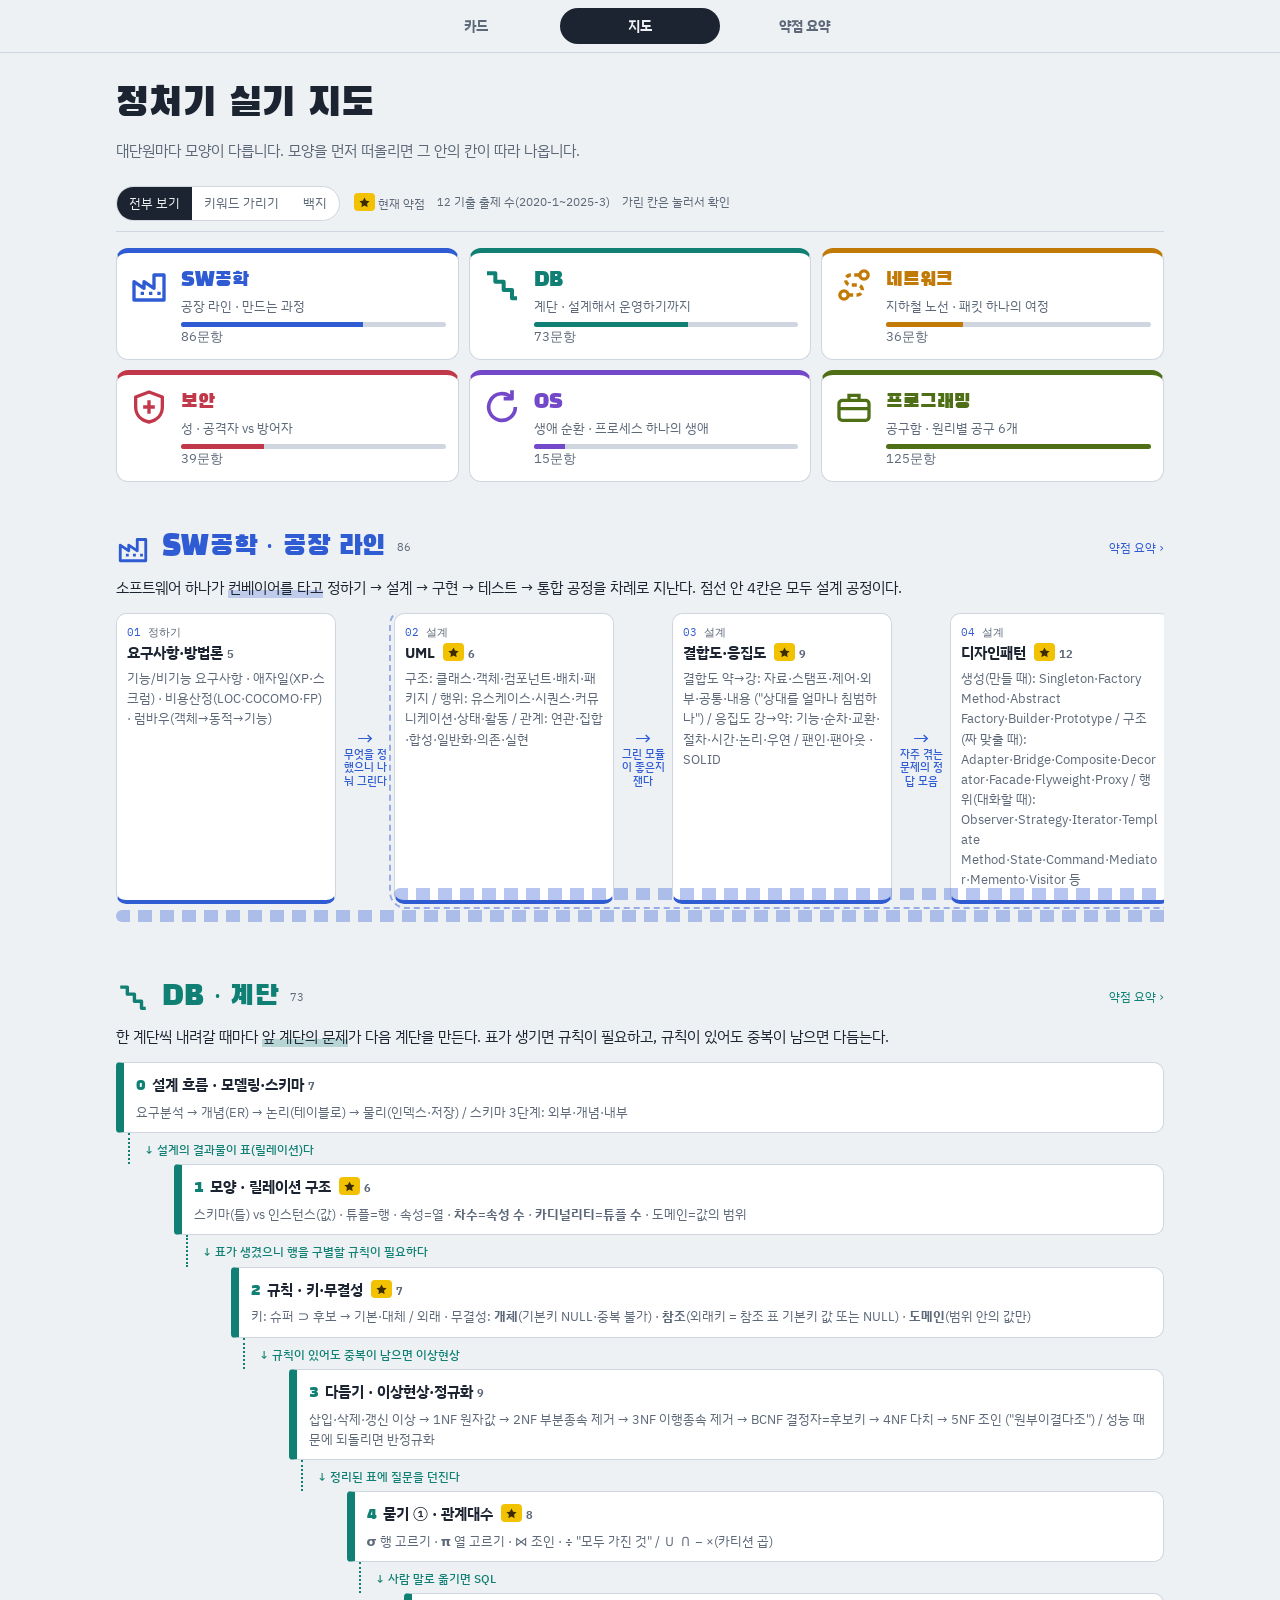
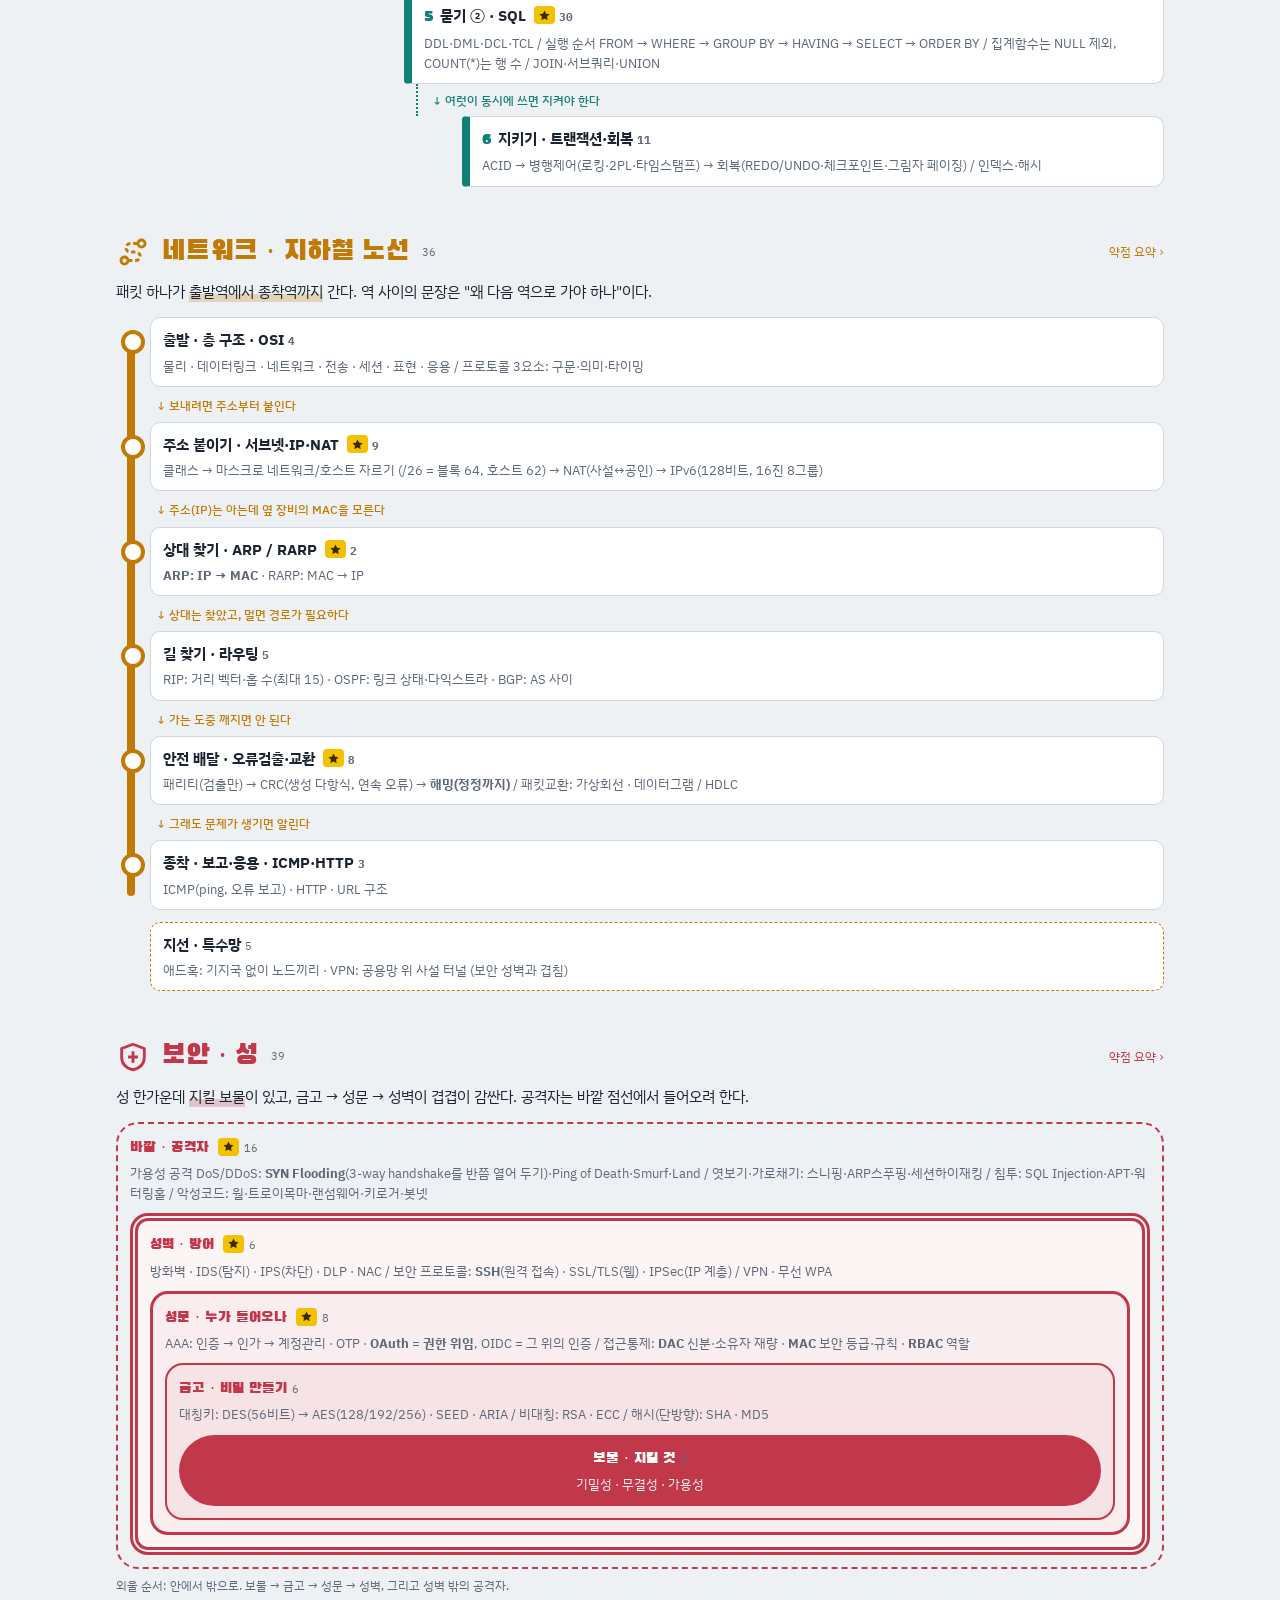
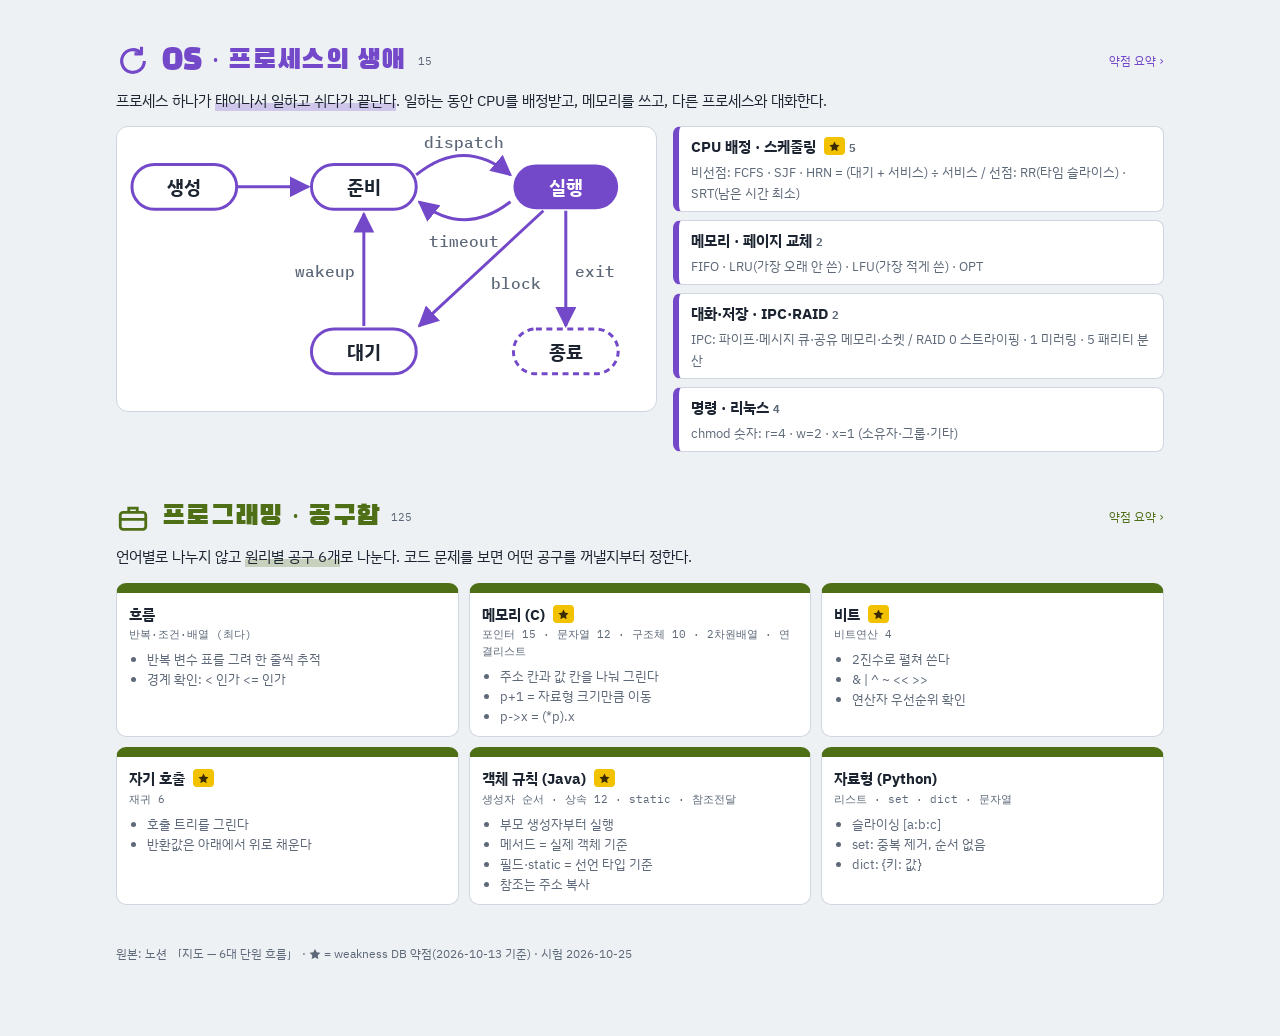
==== map.html @ fa7e108f "카드 앱에 지도·약점 요약 화면 추가 - 위쪽 탭(카드 · 지도 · 약점 요약)으로 화면 이동 - map.html: 시각 지도(가리기·백지 모드), 단원별 약점 요약 링크 - we" ====
<!doctype html>
<html lang="ko">
<head>
<meta charset="utf-8" />
<meta name="viewport" content="width=device-width,initial-scale=1,viewport-fit=cover" />
<title>정처기 실기 지도</title>
<meta name="theme-color" content="#eef1f4" media="(prefers-color-scheme: light)" />
<meta name="theme-color" content="#12161c" media="(prefers-color-scheme: dark)" />
<link rel="manifest" href="manifest.json" />
<link rel="icon" type="image/png" sizes="192x192" href="icons/icon-192.png" />
<link rel="apple-touch-icon" href="icons/apple-touch-icon.png" />
<meta name="apple-mobile-web-app-capable" content="yes" />
<meta name="apple-mobile-web-app-title" content="정처기 카드" />
<link rel="preconnect" href="https://fonts.googleapis.com">
<link rel="preconnect" href="https://fonts.gstatic.com" crossorigin>
<link rel="stylesheet" href="https://fonts.googleapis.com/css2?family=Black+Han+Sans&family=IBM+Plex+Sans+KR:wght@400;500;700&family=IBM+Plex+Mono:wght@500&display=swap">
<style>
/* Layout: 6개 대단원이 각자 다른 "모양"을 가진 지도. 공장 라인 / 계단 / 지하철 노선 / 성벽 동심원 / 생애 순환 / 공구함 */
:root{
  --bg:#eef1f4; --surface:#ffffff; --ink:#1b2430; --muted:#5d6878; --line:#cfd6df;
  --sw:#2f5bd3; --db:#0f8073; --net:#c27a06; --sec:#c2384b; --os:#7348c9; --pg:#4f6f17;
  --star:#f2c200; --star-ink:#3a2c00; --cover:#d9dee5; --cover2:#c9d0d9;
  --display:"Black Han Sans","IBM Plex Sans KR",system-ui,sans-serif;
  --body:"IBM Plex Sans KR",system-ui,-apple-system,"Apple SD Gothic Neo",sans-serif;
  --mono:"IBM Plex Mono",ui-monospace,Menlo,monospace;
}
@media (prefers-color-scheme: dark){:root:not([data-theme="light"]){
  --bg:#12161c; --surface:#1b212a; --ink:#e7ebf0; --muted:#9aa5b4; --line:#2f3844;
  --sw:#7d9bff; --db:#3fc2b1; --net:#f0a93a; --sec:#ff7a8c; --os:#b294ff; --pg:#a3c95a;
  --star:#f2c200; --star-ink:#2a2000; --cover:#2a323d; --cover2:#333c48; color-scheme:dark}}
:root[data-theme="dark"]{
  --bg:#12161c; --surface:#1b212a; --ink:#e7ebf0; --muted:#9aa5b4; --line:#2f3844;
  --sw:#7d9bff; --db:#3fc2b1; --net:#f0a93a; --sec:#ff7a8c; --os:#b294ff; --pg:#a3c95a;
  --star:#f2c200; --star-ink:#2a2000; --cover:#2a323d; --cover2:#333c48; color-scheme:dark}
*{box-sizing:border-box}
body{background:var(--bg);color:var(--ink);font-family:var(--body);font-size:15px;line-height:1.55}
.wrap{max-width:1080px;margin:0 auto;padding-inline:16px;padding-block:20px 60px}
h1,h2{font-family:var(--display);font-weight:400;letter-spacing:.01em;text-wrap:balance;margin:0}
h1{font-size:clamp(28px,5vw,40px)}
.sub{color:var(--muted);margin:.3em 0 0}
.bar{position:sticky;top:env(safe-area-inset-top,0px);z-index:5;background:var(--bg);padding-block:10px;margin-block:14px 6px;display:flex;flex-wrap:wrap;gap:10px;align-items:center;border-bottom:1px solid var(--line)}
.seg{display:inline-flex;border:1px solid var(--line);border-radius:999px;overflow:hidden;background:var(--surface)}
.seg button{font:inherit;font-size:13px;border:0;background:none;color:var(--muted);padding:6px 12px;cursor:pointer}
.seg button[aria-pressed="true"]{background:var(--ink);color:var(--bg)}
.seg button:focus-visible,.tile:focus-visible,.c:focus-visible{outline:2px solid var(--sw);outline-offset:2px}
.legend{font-size:12px;color:var(--muted);display:flex;gap:12px;flex-wrap:wrap}
.star{display:inline-block;background:var(--star);color:var(--star-ink);font-size:11px;font-weight:700;border-radius:4px;padding:0 5px;line-height:18px;vertical-align:2px;margin-left:4px}
.n{font-family:var(--mono);font-size:11px;color:var(--muted);font-variant-numeric:tabular-nums}

/* 세계지도 */
.world{display:grid;grid-template-columns:repeat(3,minmax(0,1fr));gap:10px;margin-top:16px}
.tile{display:flex;gap:12px;align-items:flex-start;text-decoration:none;color:var(--ink);background:var(--surface);border:1px solid var(--line);border-radius:12px;padding:12px;border-top:5px solid var(--c)}
.tile svg{flex:none;width:40px;height:40px;color:var(--c)}
.tile b{font-family:var(--display);font-weight:400;font-size:20px;display:block;color:var(--c)}
.tile span{font-size:13px;color:var(--muted);display:block}
.meter{height:5px;background:var(--line);border-radius:3px;margin-top:6px;overflow:hidden}
.meter i{display:block;height:100%;background:var(--c)}
@media (max-width:720px){.world{grid-template-columns:repeat(2,minmax(0,1fr))}}
@media (max-width:420px){.world{grid-template-columns:1fr}}

section{margin-top:44px;scroll-margin-top:70px}
.head{display:flex;gap:12px;align-items:center;flex-wrap:wrap}
.head svg{width:34px;height:34px;color:var(--c)}
.head h2{font-size:28px;color:var(--c)}
.story{font-size:15px;margin:.4em 0 14px;color:var(--ink)}
.story em{font-style:normal;background:linear-gradient(transparent 60%,color-mix(in srgb,var(--c) 25%,transparent) 60%)}
.nt{font-weight:700;font-size:15px}
.k{font-size:13px;color:var(--muted);margin-top:4px;overflow-wrap:anywhere}
.why{font-size:12px;color:var(--c);font-weight:500}

/* 가리기 */
.c{cursor:default;border-radius:4px;transition:background .15s}
body.m1 .k.c:not(.open), body.m2 .c:not(.open){color:transparent !important;cursor:pointer;background:repeating-linear-gradient(-45deg,var(--cover) 0 6px,var(--cover2) 6px 12px);user-select:none}
body.m1 .k.c:not(.open) *, body.m2 .c:not(.open) *{visibility:hidden}

/* SW: 공장 라인 */
.belt{overflow-x:auto;padding-bottom:6px}
.belt ol{list-style:none;margin:0;padding:0 0 22px;display:flex;gap:0;min-width:max-content;position:relative}
.belt ol::after{content:"";position:absolute;left:0;right:0;bottom:4px;height:12px;border-radius:6px;background:repeating-linear-gradient(90deg,var(--sw) 0 14px,transparent 14px 22px);opacity:.35}
.station{width:220px;flex:none;display:flex}
.station .box{background:var(--surface);border:1px solid var(--line);border-bottom:4px solid var(--sw);border-radius:10px;padding:10px;width:100%}
.station .no{font-family:var(--mono);font-size:11px;color:var(--sw)}
.station .grp{font-size:11px;color:var(--muted)}
.arrow{flex:none;width:58px;display:flex;flex-direction:column;justify-content:center;align-items:center;text-align:center;padding:0 4px}
.arrow::before{content:"→";font-size:20px;color:var(--sw);line-height:1}
.arrow .why{font-size:10.5px;line-height:1.3}
.design{outline:2px dashed color-mix(in srgb,var(--sw) 45%,transparent);outline-offset:3px;border-radius:12px}

/* DB: 계단 */
.stairs{display:flex;flex-direction:column;gap:0}
.step{margin-left:calc(var(--i) * 5.5%);max-width:calc(100% - var(--i) * 5.5%);background:var(--surface);border:1px solid var(--line);border-left:8px solid var(--db);border-radius:4px 10px 10px 4px;padding:10px 12px}
.riser{margin-left:calc(var(--i) * 5.5% + 12px);padding:4px 0 4px 14px;border-left:2px dotted var(--db)}
.step .lv{font-family:var(--display);font-size:16px;color:var(--db);margin-right:6px}

/* 네트워크: 지하철 노선 */
.metro{position:relative;padding-left:34px}
.metro::before{content:"";position:absolute;left:11px;top:14px;bottom:14px;width:8px;border-radius:4px;background:var(--net)}
.stop{position:relative;background:var(--surface);border:1px solid var(--line);border-radius:10px;padding:10px 12px}
.stop::before{content:"";position:absolute;left:-30px;top:12px;width:16px;height:16px;border-radius:50%;background:var(--surface);border:4px solid var(--net)}
.hop{padding:6px 0 6px 6px}
.branch{margin-top:12px;margin-left:34px;border:1px dashed var(--net);border-radius:10px;padding:10px 12px;background:var(--surface)}

/* 보안: 성 동심원 */
.attack{border:2px dashed var(--sec);border-radius:22px;padding:12px;position:relative}
.ring{border-radius:18px;padding:12px;margin-top:10px}
.wall{border:8px double var(--sec);background:color-mix(in srgb,var(--sec) 5%,var(--surface))}
.gate{border:3px solid var(--sec);background:color-mix(in srgb,var(--sec) 9%,var(--surface))}
.vault{border:2px solid var(--sec);background:color-mix(in srgb,var(--sec) 14%,var(--surface))}
.core{border-radius:50px;background:var(--sec);color:var(--surface);text-align:center;padding:12px}
.core .k{color:var(--surface);opacity:.9}
.rl{font-family:var(--display);font-size:15px;color:var(--sec)}
.core .rl{color:var(--surface)}
.read{font-size:12px;color:var(--muted);margin-top:8px}

/* OS: 생애 순환 */
.life{display:grid;grid-template-columns:minmax(0,1.1fr) minmax(0,1fr);gap:16px;align-items:start}
.life svg{width:100%;height:auto;background:var(--surface);border:1px solid var(--line);border-radius:12px}
.life .lst{display:flex;flex-direction:column;gap:8px}
.life .it{background:var(--surface);border:1px solid var(--line);border-left:6px solid var(--os);border-radius:8px;padding:8px 12px}
@media (max-width:720px){.life{grid-template-columns:1fr}}

/* 프로그래밍: 공구함 */
.tools{display:grid;grid-template-columns:repeat(3,minmax(0,1fr));gap:10px}
.tool{background:var(--surface);border:1px solid var(--line);border-radius:10px;padding:10px 12px;border-top:10px solid var(--pg)}
.tool ul{margin:6px 0 0;padding-left:18px;font-size:13px;color:var(--muted)}
@media (max-width:720px){.tools{grid-template-columns:repeat(2,minmax(0,1fr))}}
@media (max-width:420px){.tools{grid-template-columns:1fr}}
.foot{margin-top:40px;font-size:12px;color:var(--muted)}
@media (prefers-reduced-motion:reduce){*{transition:none!important}}
</style>

<style>
body{margin:0}
.appnav{position:sticky;top:0;z-index:8;display:flex;gap:4px;justify-content:center;padding:8px 16px;background:color-mix(in srgb,var(--bg) 92%,transparent);backdrop-filter:blur(8px);-webkit-backdrop-filter:blur(8px);border-bottom:1px solid var(--line);font-family:var(--body)}
.appnav a{flex:1;max-width:160px;text-align:center;font-size:14px;font-weight:700;text-decoration:none;color:var(--muted);border-radius:999px;padding:7px 10px}
.appnav a[aria-current="page"]{background:var(--ink);color:var(--bg)}
.appnav a:focus-visible{outline:2px solid var(--sw);outline-offset:2px}
.bar{top:52px !important}
section{scroll-margin-top:120px !important}
.toweak{margin-left:auto;font-size:12px;color:var(--c);text-decoration:none;white-space:nowrap}
body{padding-top:env(safe-area-inset-top,0px);padding-bottom:env(safe-area-inset-bottom,0px)}
</style>
</head>
<body>
<nav class="appnav" aria-label="화면">
  <a href="./">카드</a><a href="map.html" aria-current="page">지도</a><a href="weak.html">약점 요약</a>
</nav>
<div class="wrap">
  <h1>정처기 실기 지도</h1>
  <p class="sub">대단원마다 모양이 다릅니다. 모양을 먼저 떠올리면 그 안의 칸이 따라 나옵니다.</p>

  <div class="bar">
    <div class="seg" role="group" aria-label="보기 방식">
      <button type="button" id="m0" data-m="0" aria-pressed="true">전부 보기</button>
      <button type="button" id="m1" data-m="1" aria-pressed="false">키워드 가리기</button>
      <button type="button" id="m2" data-m="2" aria-pressed="false">백지</button>
    </div>
    <div class="legend"><span><span class="star">★</span> 현재 약점</span><span><span class="n">12</span> 기출 출제 수(2020-1~2025-3)</span><span>가린 칸은 눌러서 확인</span></div>
  </div>

  <nav class="world" id="world" aria-label="대단원 6개"></nav>

  <!-- SW -->
  <section id="sw" style="--c:var(--sw)">
    <div class="head"><svg data-icon="factory"></svg><h2>SW공학 · 공장 라인</h2><span class="n">86</span><a class="toweak" href="weak.html#sw">약점 요약 ›</a></div>
    <p class="story c">소프트웨어 하나가 <em>컨베이어를 타고</em> 정하기 → 설계 → 구현 → 테스트 → 통합 공정을 차례로 지난다. 점선 안 4칸은 모두 설계 공정이다.</p>
    <div class="belt"><ol id="belt"></ol></div>
  </section>

  <!-- DB -->
  <section id="db" style="--c:var(--db)">
    <div class="head"><svg data-icon="stairs"></svg><h2>DB · 계단</h2><span class="n">73</span><a class="toweak" href="weak.html#db">약점 요약 ›</a></div>
    <p class="story c">한 계단씩 내려갈 때마다 <em>앞 계단의 문제</em>가 다음 계단을 만든다. 표가 생기면 규칙이 필요하고, 규칙이 있어도 중복이 남으면 다듬는다.</p>
    <div class="stairs" id="stairs"></div>
  </section>

  <!-- NET -->
  <section id="net" style="--c:var(--net)">
    <div class="head"><svg data-icon="pin"></svg><h2>네트워크 · 지하철 노선</h2><span class="n">36</span><a class="toweak" href="weak.html#net">약점 요약 ›</a></div>
    <p class="story c">패킷 하나가 <em>출발역에서 종착역까지</em> 간다. 역 사이의 문장은 "왜 다음 역으로 가야 하나"이다.</p>
    <div class="metro" id="metro"></div>
    <div class="branch"><span class="nt c">지선 · 특수망</span> <span class="n">5</span><div class="k c">애드혹: 기지국 없이 노드끼리 · VPN: 공용망 위 사설 터널 (보안 성벽과 겹침)</div></div>
  </section>

  <!-- SEC -->
  <section id="sec" style="--c:var(--sec)">
    <div class="head"><svg data-icon="shield"></svg><h2>보안 · 성</h2><span class="n">39</span><a class="toweak" href="weak.html#sec">약점 요약 ›</a></div>
    <p class="story c">성 한가운데 <em>지킬 보물</em>이 있고, 금고 → 성문 → 성벽이 겹겹이 감싼다. 공격자는 바깥 점선에서 들어오려 한다.</p>
    <div class="attack">
      <div class="rl c">바깥 · 공격자 <span class="star">★</span> <span class="n">16</span></div>
      <div class="k c">가용성 공격 DoS/DDoS: <b>SYN Flooding</b>(3-way handshake를 반쯤 열어 두기)·Ping of Death·Smurf·Land / 엿보기·가로채기: 스니핑·ARP스푸핑·세션하이재킹 / 침투: SQL Injection·APT·워터링홀 / 악성코드: 웜·트로이목마·랜섬웨어·키로거·봇넷</div>
      <div class="ring wall">
        <div class="rl c">성벽 · 방어 <span class="star">★</span> <span class="n">6</span></div>
        <div class="k c">방화벽 · IDS(탐지) · IPS(차단) · DLP · NAC / 보안 프로토콜: <b>SSH</b>(원격 접속) · SSL/TLS(웹) · IPSec(IP 계층) / VPN · 무선 WPA</div>
        <div class="ring gate">
          <div class="rl c">성문 · 누가 들어오나 <span class="star">★</span> <span class="n">8</span></div>
          <div class="k c">AAA: 인증 → 인가 → 계정관리 · OTP · <b>OAuth = 권한 위임</b>, OIDC = 그 위의 인증 / 접근통제: <b>DAC</b> 신분·소유자 재량 · <b>MAC</b> 보안 등급·규칙 · <b>RBAC</b> 역할</div>
          <div class="ring vault">
            <div class="rl c">금고 · 비밀 만들기 <span class="n">6</span></div>
            <div class="k c">대칭키: DES(56비트) → AES(128/192/256) · SEED · ARIA / 비대칭: RSA · ECC / 해시(단방향): SHA · MD5</div>
            <div class="ring core">
              <div class="rl c">보물 · 지킬 것 <span class="n">2</span></div>
              <div class="k c">기밀성 · 무결성 · 가용성</div>
            </div>
          </div>
        </div>
      </div>
    </div>
    <p class="read">외울 순서: 안에서 밖으로. 보물 → 금고 → 성문 → 성벽, 그리고 성벽 밖의 공격자.</p>
  </section>

  <!-- OS -->
  <section id="os" style="--c:var(--os)">
    <div class="head"><svg data-icon="cycle"></svg><h2>OS · 프로세스의 생애</h2><span class="n">15</span><a class="toweak" href="weak.html#os">약점 요약 ›</a></div>
    <p class="story c">프로세스 하나가 <em>태어나서 일하고 쉬다가 끝난다</em>. 일하는 동안 CPU를 배정받고, 메모리를 쓰고, 다른 프로세스와 대화한다.</p>
    <div class="life">
      <svg viewBox="0 0 360 190" role="img" aria-label="프로세스 상태 전이도">
        <defs><marker id="ah" viewBox="0 0 10 10" refX="9" refY="5" markerWidth="7" markerHeight="7" orient="auto-start-reverse"><path d="M0,0L10,5L0,10z" style="fill:var(--os)"/></marker></defs>
        <g style="fill:none;stroke:var(--os);stroke-width:2">
          <line x1="80" y1="40" x2="128" y2="40" marker-end="url(#ah)"/>
          <path d="M200,32 Q232,6 263,32" marker-end="url(#ah)"/>
          <path d="M263,50 Q232,74 202,50" marker-end="url(#ah)"/>
          <line x1="285" y1="56" x2="202" y2="133" marker-end="url(#ah)"/>
          <line x1="165" y1="133" x2="165" y2="58" marker-end="url(#ah)"/>
          <line x1="300" y1="56" x2="300" y2="133" marker-end="url(#ah)"/>
        </g>
        <g style="font:500 11px var(--mono);fill:var(--muted)" class="svgk">
          <text x="232" y="14" text-anchor="middle">dispatch</text>
          <text x="232" y="80" text-anchor="middle">timeout</text>
          <text x="250" y="108" text-anchor="start">block</text>
          <text x="159" y="100" text-anchor="end">wakeup</text>
          <text x="306" y="100" text-anchor="start">exit</text>
        </g>
        <g style="font:700 13px var(--body)">
          <rect x="10" y="25" width="70" height="30" rx="15" style="fill:var(--surface);stroke:var(--os);stroke-width:2"/><text x="45" y="45" text-anchor="middle" style="fill:var(--ink)">생성</text>
          <rect x="130" y="25" width="70" height="30" rx="15" style="fill:var(--surface);stroke:var(--os);stroke-width:2"/><text x="165" y="45" text-anchor="middle" style="fill:var(--ink)">준비</text>
          <rect x="265" y="25" width="70" height="30" rx="15" style="fill:var(--os)"/><text x="300" y="45" text-anchor="middle" style="fill:var(--surface)">실행</text>
          <rect x="130" y="135" width="70" height="30" rx="15" style="fill:var(--surface);stroke:var(--os);stroke-width:2"/><text x="165" y="155" text-anchor="middle" style="fill:var(--ink)">대기</text>
          <rect x="265" y="135" width="70" height="30" rx="15" style="fill:var(--surface);stroke:var(--os);stroke-width:2;stroke-dasharray:4 3"/><text x="300" y="155" text-anchor="middle" style="fill:var(--ink)">종료</text>
        </g>
      </svg>
      <div class="lst" id="oslist"></div>
    </div>
  </section>

  <!-- PG -->
  <section id="pg" style="--c:var(--pg)">
    <div class="head"><svg data-icon="toolbox"></svg><h2>프로그래밍 · 공구함</h2><span class="n">125</span><a class="toweak" href="weak.html#pg">약점 요약 ›</a></div>
    <p class="story c">언어별로 나누지 않고 <em>원리별 공구 6개</em>로 나눈다. 코드 문제를 보면 어떤 공구를 꺼낼지부터 정한다.</p>
    <div class="tools" id="tools"></div>
  </section>

  <p class="foot">원본: 노션 「지도 — 6대 단원 흐름」 · ★ = weakness DB 약점(2026-10-13 기준) · 시험 2026-10-25</p>
</div>

<script>
const ICONS={
 factory:'<path d="M3 21V10l6 4V10l6 4V6h6v15z" fill="none" stroke="currentColor" stroke-width="2" stroke-linejoin="round"/><path d="M7 17h2M12 17h2M17 17h2" stroke="currentColor" stroke-width="2"/>',
 stairs:'<path d="M3 5h5v5h5v5h5v5h3" fill="none" stroke="currentColor" stroke-width="2.4" stroke-linejoin="round"/>',
 pin:'<circle cx="6" cy="18" r="2.5" fill="none" stroke="currentColor" stroke-width="2"/><circle cx="18" cy="6" r="2.5" fill="none" stroke="currentColor" stroke-width="2"/><path d="M8.5 18H14a3 3 0 0 0 0-6h-4a3 3 0 0 1 0-6h5.5" fill="none" stroke="currentColor" stroke-width="2" stroke-dasharray="3 2"/>',
 shield:'<path d="M12 3l8 3v6c0 5-3.5 8-8 9-4.5-1-8-4-8-9V6z" fill="none" stroke="currentColor" stroke-width="2" stroke-linejoin="round"/><path d="M12 8v8M8.5 12h7" stroke="currentColor" stroke-width="2"/>',
 cycle:'<path d="M20 12a8 8 0 1 1-2.3-5.6" fill="none" stroke="currentColor" stroke-width="2.2"/><path d="M18 2v5h-5" fill="none" stroke="currentColor" stroke-width="2.2" stroke-linejoin="round"/>',
 toolbox:'<rect x="3" y="8" width="18" height="12" rx="2" fill="none" stroke="currentColor" stroke-width="2"/><path d="M9 8V5h6v3M3 13h18" fill="none" stroke="currentColor" stroke-width="2"/>'
};
const ic=(n)=>`<svg viewBox="0 0 24 24" aria-hidden="true">${ICONS[n]}</svg>`;
document.querySelectorAll('svg[data-icon]').forEach(s=>{s.setAttribute('viewBox','0 0 24 24');s.setAttribute('aria-hidden','true');s.innerHTML=ICONS[s.dataset.icon];});
const S=(w)=>w?' <span class="star">★</span>':'';
const N=(n)=>` <span class="n">${n}</span>`;

const WORLD=[
 ['sw','SW공학','공장 라인','만드는 과정',86,'factory'],
 ['db','DB','계단','설계해서 운영하기까지',73,'stairs'],
 ['net','네트워크','지하철 노선','패킷 하나의 여정',36,'pin'],
 ['sec','보안','성','공격자 vs 방어자',39,'shield'],
 ['os','OS','생애 순환','프로세스 하나의 생애',15,'cycle'],
 ['pg','프로그래밍','공구함','원리별 공구 6개',125,'toolbox']];
document.getElementById('world').innerHTML=WORLD.map(([id,t,shape,st,n,i])=>
 `<a class="tile" href="#${id}" style="--c:var(--${id})">${ic(i)}<div style="min-width:0;flex:1"><b class="c">${t}</b><span class="c">${shape} · ${st}</span><div class="meter" aria-label="기출 ${n}문항"><i style="width:${n/125*100}%"></i></div><span class="n">${n}문항</span></div></a>`).join('');

const SW=[
 ['정하기','요구사항·방법론',5,0,'기능/비기능 요구사항 · 애자일(XP·스크럼) · 비용산정(LOC·COCOMO·FP) · 럼바우(객체→동적→기능)','무엇을 정했으니 나눠 그린다'],
 ['설계','UML',6,1,'구조: 클래스·객체·컴포넌트·배치·패키지 / 행위: 유스케이스·시퀀스·커뮤니케이션·상태·활동 / 관계: 연관·집합·합성·일반화·의존·실현','그린 모듈이 좋은지 잰다'],
 ['설계','결합도·응집도',9,1,'결합도 약→강: 자료·스탬프·제어·외부·공통·내용 ("상대를 얼마나 침범하나") / 응집도 강→약: 기능·순차·교환·절차·시간·논리·우연 / 팬인·팬아웃 · SOLID','자주 겪는 문제의 정답 모음'],
 ['설계','디자인패턴',12,1,'생성(만들 때): Singleton·Factory Method·Abstract Factory·Builder·Prototype / 구조(짜 맞출 때): Adapter·Bridge·Composite·Decorator·Facade·Flyweight·Proxy / 행위(대화할 때): Observer·Strategy·Iterator·Template Method·State·Command·Mediator·Memento·Visitor 등','안쪽 끝, 이제 사용자 접점'],
 ['설계','UI',5,0,'설계 원칙: 직관성·유효성·학습성·유연성 / UI·UX','설계대로 짠다'],
 ['구현','코딩·형상관리',7,0,'코딩규칙 · 리팩토링 · 형상관리(식별→통제→감사→기록) · 정적/동적 분석','짠 코드를 시험한다'],
 ['테스트','테스트',30,1,'원리(살충제 패러독스) → 단계(V모델: 단위·통합·시스템·인수, 알파/베타) → 통합(하향=스텁, 상향=드라이버) → 블랙박스(동치분할·경계값·원인-결과) / 화이트박스 커버리지(구문→결정→조건→조건/결정→MC/DC→다중조건)','통과했으니 다른 시스템과 붙인다'],
 ['통합·배포','연계',11,0,'EAI(Point-to-Point·Hub&Spoke·Message Bus·Hybrid) · 웹서비스(SOAP·WSDL·UDDI) · XML·JSON·AJAX · 릴리스노트','']];
const box=(r,i)=>`<li class="station"><div class="box"><div class="no">${String(i+1).padStart(2,'0')} <span class="grp">${r[0]}</span></div><div class="nt c">${r[1]}${S(r[3])}${N(r[2])}</div><div class="k c">${r[4]}</div></div></li>`;
const arr=(t)=>t?`<li class="arrow" aria-hidden="false"><span class="why c">${t}</span></li>`:'';
let b='';SW.forEach((r,i)=>{
  if(i===1) b+='<li style="display:flex" class="design"><ol style="display:flex;padding:0;list-style:none;margin:0">';
  b+=box(r,i)+arr(r[5]);
  if(i===4) b+='</ol></li>';
});
document.getElementById('belt').innerHTML=b;

const DB=[
 ['설계 흐름','모델링·스키마',7,0,'요구분석 → 개념(ER) → 논리(테이블로) → 물리(인덱스·저장) / 스키마 3단계: 외부·개념·내부','설계의 결과물이 표(릴레이션)다'],
 ['모양','릴레이션 구조',6,1,'스키마(틀) vs 인스턴스(값) · 튜플=행 · 속성=열 · <b>차수=속성 수</b> · <b>카디널리티=튜플 수</b> · 도메인=값의 범위','표가 생겼으니 행을 구별할 규칙이 필요하다'],
 ['규칙','키·무결성',7,1,'키: 슈퍼 ⊃ 후보 → 기본·대체 / 외래 · 무결성: <b>개체</b>(기본키 NULL·중복 불가) · <b>참조</b>(외래키 = 참조 표 기본키 값 또는 NULL) · <b>도메인</b>(범위 안의 값만)','규칙이 있어도 중복이 남으면 이상현상'],
 ['다듬기','이상현상·정규화',9,0,'삽입·삭제·갱신 이상 → 1NF 원자값 → 2NF 부분종속 제거 → 3NF 이행종속 제거 → BCNF 결정자=후보키 → 4NF 다치 → 5NF 조인 ("원부이결다조") / 성능 때문에 되돌리면 반정규화','정리된 표에 질문을 던진다'],
 ['묻기 ①','관계대수',8,1,'<b>σ</b> 행 고르기 · <b>π</b> 열 고르기 · ⋈ 조인 · <b>÷</b> "모두 가진 것" / ∪ ∩ − ×(카티션 곱)','사람 말로 옮기면 SQL'],
 ['묻기 ②','SQL',30,1,'DDL·DML·DCL·TCL / 실행 순서 FROM → WHERE → GROUP BY → HAVING → SELECT → ORDER BY / 집계함수는 NULL 제외, COUNT(*)는 행 수 / JOIN·서브쿼리·UNION','여럿이 동시에 쓰면 지켜야 한다'],
 ['지키기','트랜잭션·회복',11,0,'ACID → 병행제어(로킹·2PL·타임스탬프) → 회복(REDO/UNDO·체크포인트·그림자 페이징) / 인덱스·해시','']];
document.getElementById('stairs').innerHTML=DB.map((r,i)=>
 `<div class="step" style="--i:${i}"><span class="lv">${i}</span><span class="nt c">${r[0]} · ${r[1]}${S(r[3])}${N(r[2])}</span><div class="k c">${r[4]}</div></div>`+
 (r[5]?`<div class="riser" style="--i:${i}"><span class="why c">↓ ${r[5]}</span></div>`:'')).join('');

const NET=[
 ['출발 · 층 구조','OSI',4,0,'물리 · 데이터링크 · 네트워크 · 전송 · 세션 · 표현 · 응용 / 프로토콜 3요소: 구문·의미·타이밍','보내려면 주소부터 붙인다'],
 ['주소 붙이기','서브넷·IP·NAT',9,1,'클래스 → 마스크로 네트워크/호스트 자르기 (/26 = 블록 64, 호스트 62) → NAT(사설↔공인) → IPv6(128비트, 16진 8그룹)','주소(IP)는 아는데 옆 장비의 MAC을 모른다'],
 ['상대 찾기','ARP / RARP',2,1,'<b>ARP: IP → MAC</b> · RARP: MAC → IP','상대는 찾았고, 멀면 경로가 필요하다'],
 ['길 찾기','라우팅',5,0,'RIP: 거리 벡터·홉 수(최대 15) · OSPF: 링크 상태·다익스트라 · BGP: AS 사이','가는 도중 깨지면 안 된다'],
 ['안전 배달','오류검출·교환',8,1,'패리티(검출만) → CRC(생성 다항식, 연속 오류) → <b>해밍(정정까지)</b> / 패킷교환: 가상회선 · 데이터그램 / HDLC','그래도 문제가 생기면 알린다'],
 ['종착 · 보고·응용','ICMP·HTTP',3,0,'ICMP(ping, 오류 보고) · HTTP · URL 구조','']];
document.getElementById('metro').innerHTML=NET.map(r=>
 `<div class="stop"><span class="nt c">${r[0]} · ${r[1]}${S(r[3])}${N(r[2])}</span><div class="k c">${r[4]}</div></div>`+
 (r[5]?`<div class="hop"><span class="why c">↓ ${r[5]}</span></div>`:'')).join('');

const OS=[
 ['CPU 배정 · 스케줄링',5,1,'비선점: FCFS · SJF · HRN = (대기 + 서비스) ÷ 서비스 / 선점: RR(타임 슬라이스) · SRT(남은 시간 최소)'],
 ['메모리 · 페이지 교체',2,0,'FIFO · LRU(가장 오래 안 쓴) · LFU(가장 적게 쓴) · OPT'],
 ['대화·저장 · IPC·RAID',2,0,'IPC: 파이프·메시지 큐·공유 메모리·소켓 / RAID 0 스트라이핑 · 1 미러링 · 5 패리티 분산'],
 ['명령 · 리눅스',4,0,'chmod 숫자: r=4 · w=2 · x=1 (소유자·그룹·기타)']];
document.getElementById('oslist').innerHTML=OS.map(r=>`<div class="it"><span class="nt c">${r[0]}${S(r[2])}${N(r[1])}</span><div class="k c">${r[3]}</div></div>`).join('');

const PG=[
 ['흐름','반복·조건·배열 (최다)',0,['반복 변수 표를 그려 한 줄씩 추적','경계 확인: < 인가 <= 인가']],
 ['메모리 (C)','포인터 15 · 문자열 12 · 구조체 10 · 2차원배열 · 연결리스트',1,['주소 칸과 값 칸을 나눠 그린다','p+1 = 자료형 크기만큼 이동','p->x = (*p).x']],
 ['비트','비트연산 4',1,['2진수로 펼쳐 쓴다','& | ^ ~ << >>','연산자 우선순위 확인']],
 ['자기 호출','재귀 6',1,['호출 트리를 그린다','반환값은 아래에서 위로 채운다']],
 ['객체 규칙 (Java)','생성자 순서 · 상속 12 · static · 참조전달',1,['부모 생성자부터 실행','메서드 = 실제 객체 기준','필드·static = 선언 타입 기준','참조는 주소 복사']],
 ['자료형 (Python)','리스트 · set · dict · 문자열',0,['슬라이싱 [a:b:c]','set: 중복 제거, 순서 없음','dict: {키: 값}']]];
document.getElementById('tools').innerHTML=PG.map(r=>`<div class="tool"><span class="nt c">${r[0]}${S(r[2])}</span><div class="n c">${r[1]}</div><ul class="k c">${r[3].map(x=>`<li>${x}</li>`).join('')}</ul></div>`).join('');

// 가리기 모드
document.querySelectorAll('.c').forEach(el=>{el.tabIndex=-1;el.addEventListener('click',e=>{if(document.body.className){e.preventDefault();e.stopPropagation();el.classList.toggle('open');}});});
function setMode(m){
  document.body.className=m==='0'?'':'m'+m;
  document.querySelectorAll('.open').forEach(x=>x.classList.remove('open'));
  document.querySelectorAll('.seg button').forEach(b=>b.setAttribute('aria-pressed',b.dataset.m===m));
  document.querySelectorAll('.c').forEach(el=>el.tabIndex=m==='0'?-1:0);
  document.querySelectorAll('.svgk').forEach(g=>g.style.opacity=m==='0'?1:0);
  try{localStorage.setItem('mapMode',m)}catch(e){}
}
document.querySelectorAll('.seg button').forEach(b=>b.addEventListener('click',()=>setMode(b.dataset.m)));
document.addEventListener('keydown',e=>{if((e.key==='Enter'||e.key===' ')&&e.target.classList&&e.target.classList.contains('c')&&document.body.className){e.preventDefault();e.target.classList.toggle('open');}});
let saved='0';try{saved=localStorage.getItem('mapMode')||'0'}catch(e){}
setMode(saved);

if('serviceWorker' in navigator && location.protocol !== 'file:'){
  window.addEventListener('load', () => navigator.serviceWorker.register('sw.js').catch(() => {}));
}
</script>
</body>
</html>
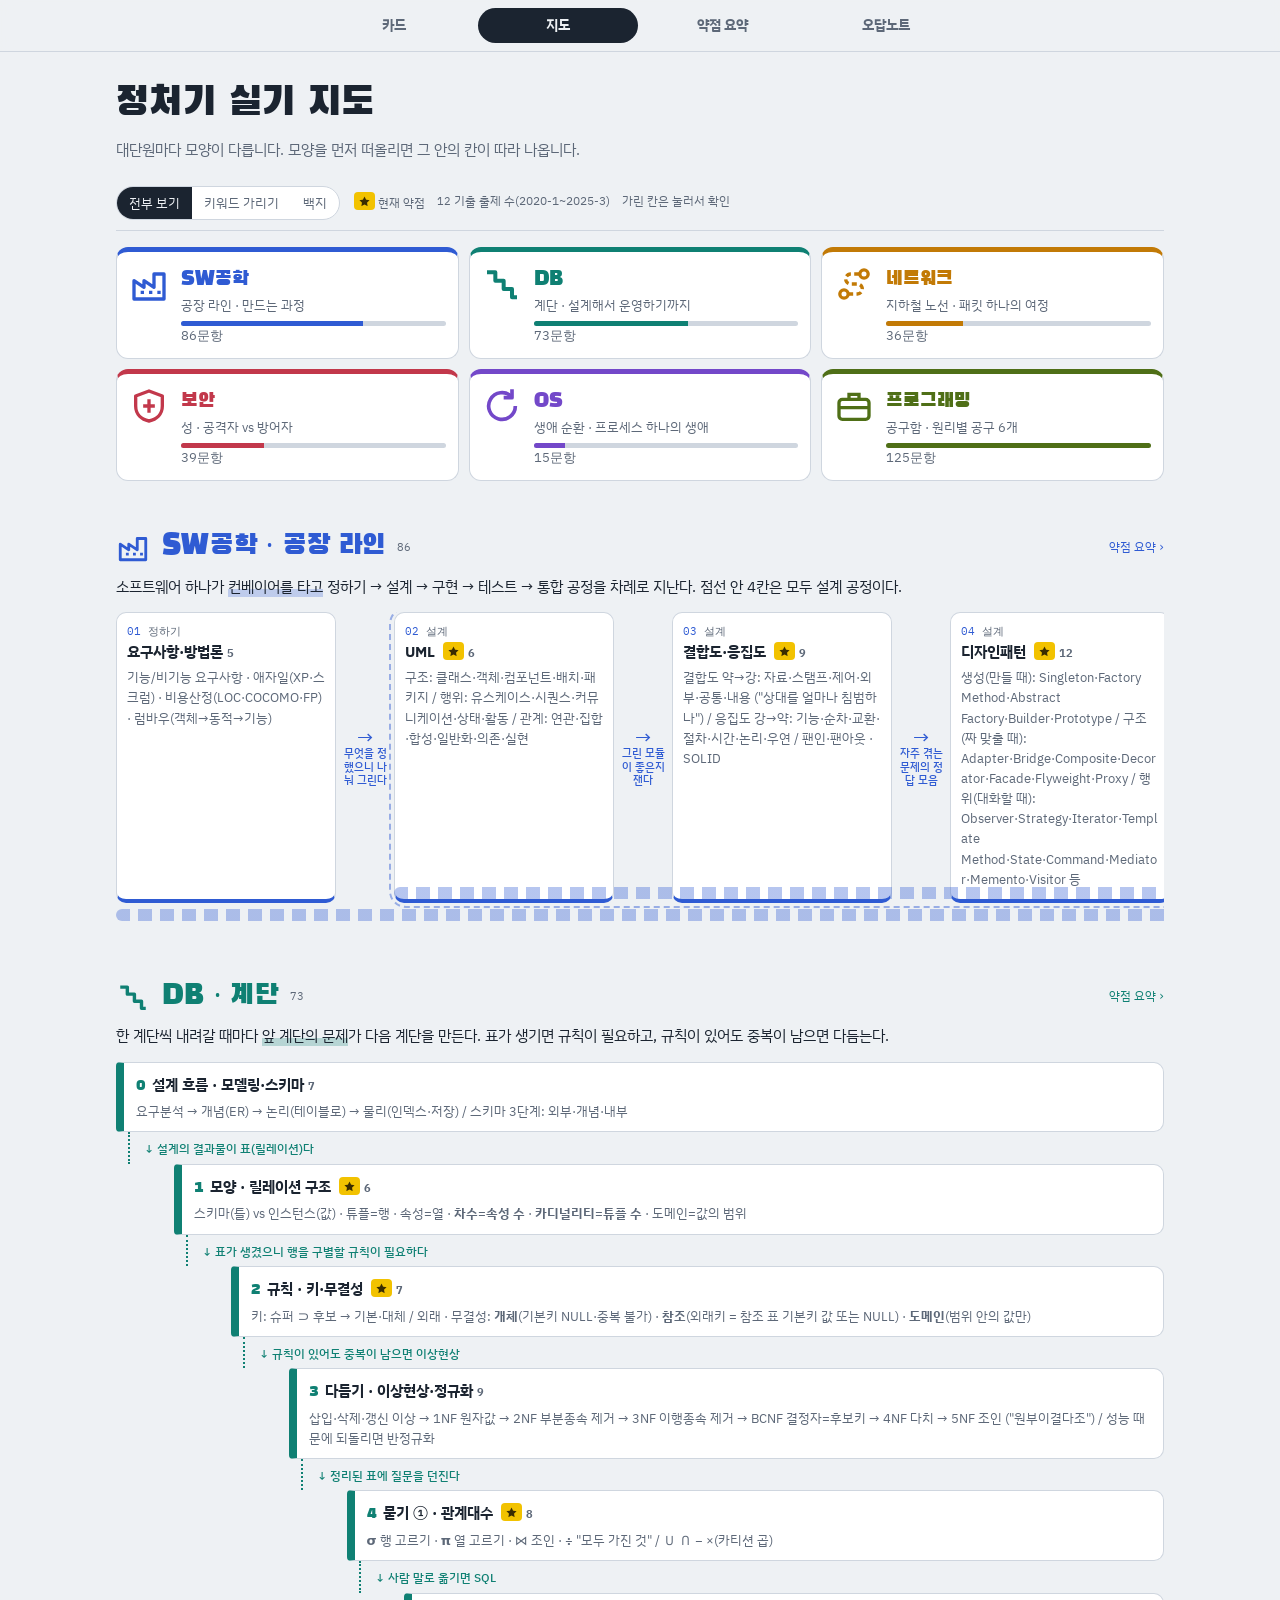
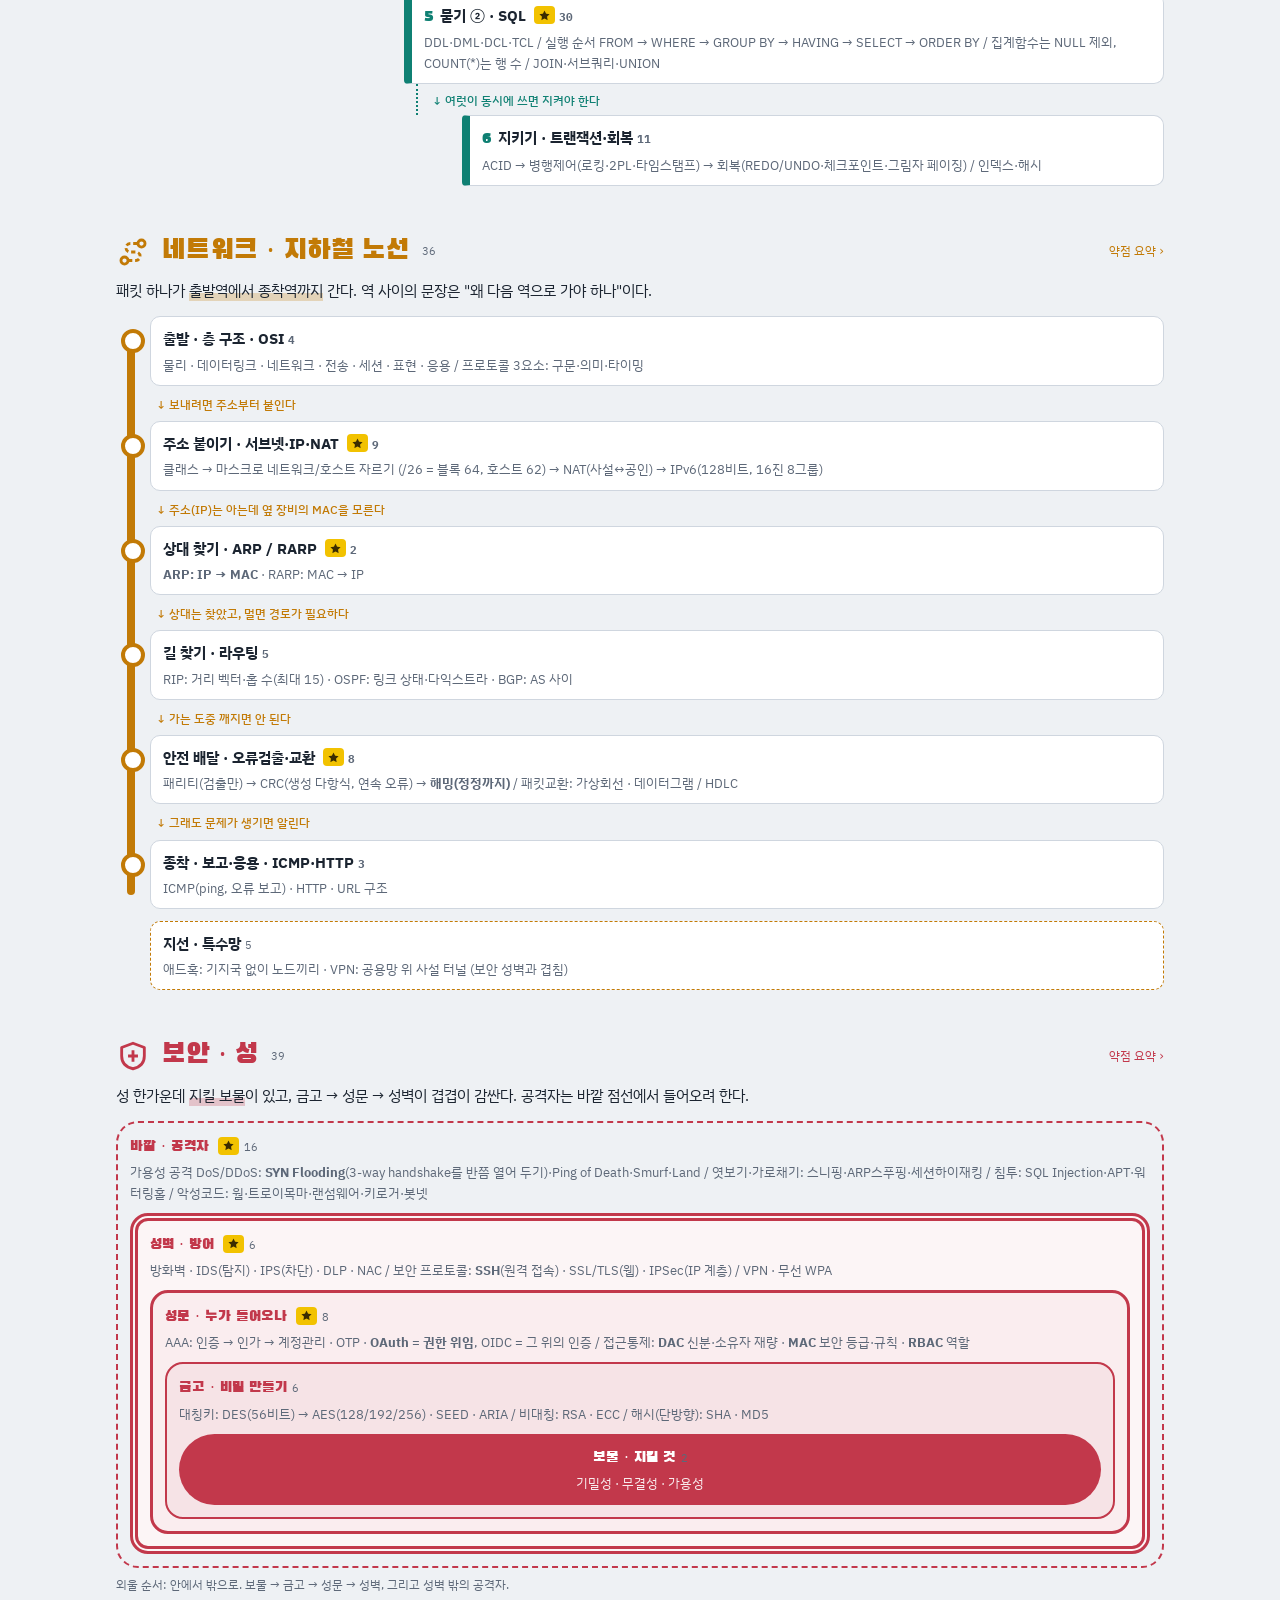
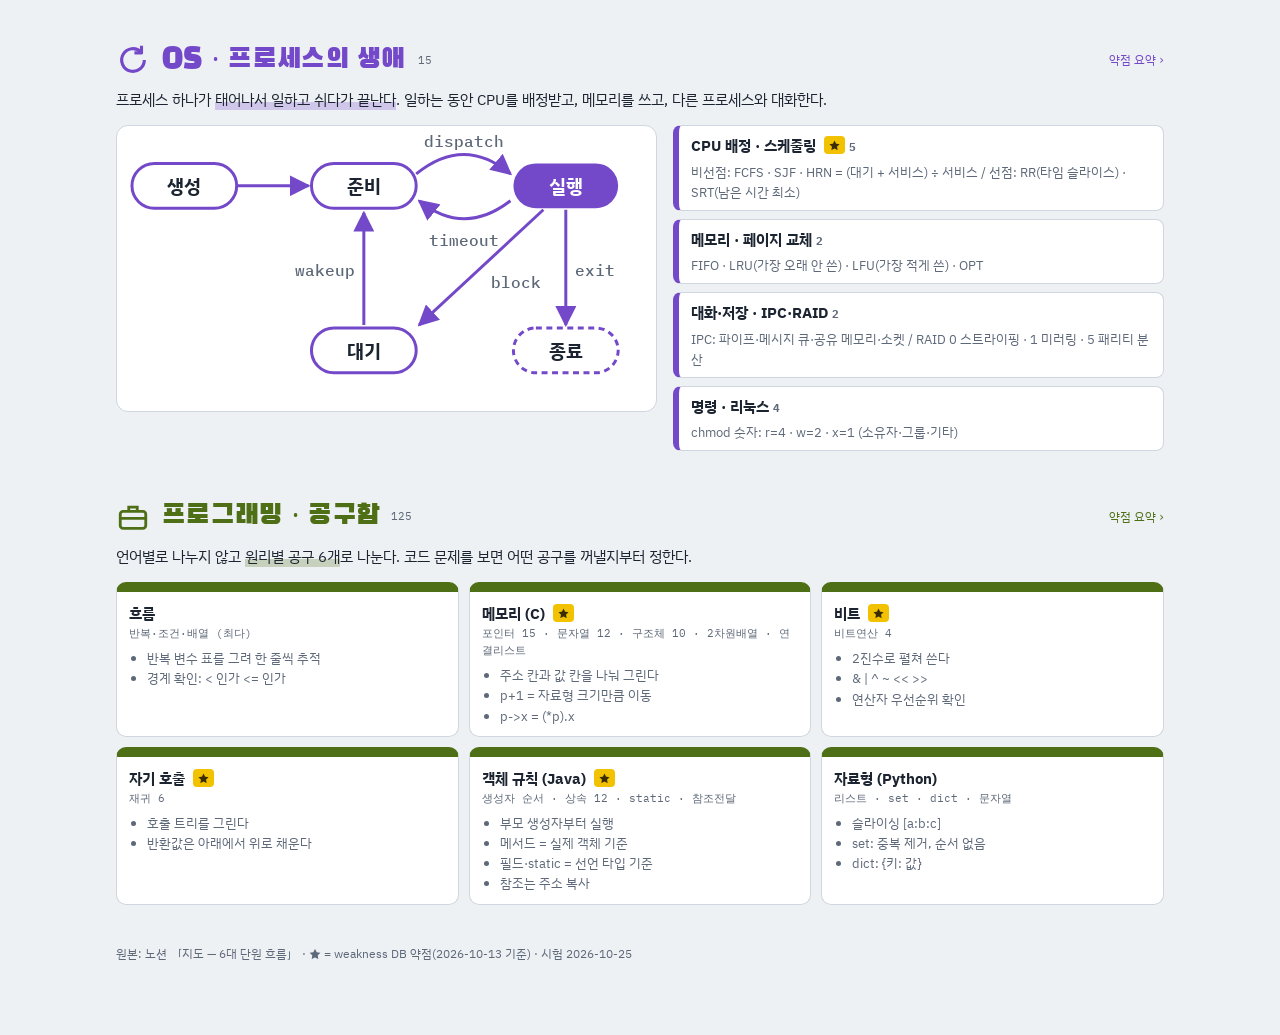
==== commit 9c401dd2: "오답노트 탭 추가: 기출 PDF 오답 98문항을 단원별로 다시 풀기 - 세션 로그에서 ✕(틀림·무응답) 86 + △(찍어 맞힘) 12문항 수집 - 회차 PDF를 주석 숨김으로 렌더" ====
--- a/map.html
+++ b/map.html
@@ -131,19 +131,28 @@
 
 <style>
 body{margin:0}
-.appnav{position:sticky;top:0;z-index:8;display:flex;gap:4px;justify-content:center;padding:8px 16px;background:color-mix(in srgb,var(--bg) 92%,transparent);backdrop-filter:blur(8px);-webkit-backdrop-filter:blur(8px);border-bottom:1px solid var(--line);font-family:var(--body)}
-.appnav a{flex:1;max-width:160px;text-align:center;font-size:14px;font-weight:700;text-decoration:none;color:var(--muted);border-radius:999px;padding:7px 10px}
+.appnav{position:sticky;top:0;z-index:8;display:flex;gap:4px;justify-content:center;padding:8px 10px;background:color-mix(in srgb,var(--bg) 92%,transparent);backdrop-filter:blur(8px);-webkit-backdrop-filter:blur(8px);border-bottom:1px solid var(--line);font-family:var(--body)}
+.appnav a{flex:1;max-width:160px;text-align:center;font-size:13.5px;font-weight:700;text-decoration:none;color:var(--muted);border-radius:999px;padding:7px 6px;white-space:nowrap}
 .appnav a[aria-current="page"]{background:var(--ink);color:var(--bg)}
 .appnav a:focus-visible{outline:2px solid var(--sw);outline-offset:2px}
 .bar{top:52px !important}
 section{scroll-margin-top:120px !important}
 .toweak{margin-left:auto;font-size:12px;color:var(--c);text-decoration:none;white-space:nowrap}
+/* 약점 요약 모달 안에 넣을 때(?embed=1): 해당 단원만, 지금 위치 강조 */
+body.embed .appnav,body.embed h1,body.embed .sub,body.embed .world,body.embed .foot,body.embed .toweak{display:none!important}
+body.embed .wrap{padding-block:4px 40px}
+body.embed .bar{top:0!important;margin-top:0}
+body.embed section:not(.on){display:none}
+body.embed section{margin-top:14px}
+body.embed .belt{padding-top:14px}
+.here{outline:3px solid var(--star);outline-offset:3px;border-radius:12px;box-shadow:0 0 0 9px color-mix(in srgb,var(--star) 22%,transparent)}
+.here-badge{display:inline-block;background:var(--star);color:var(--star-ink);font:700 11px/18px var(--body);border-radius:4px;padding:0 6px;margin-right:6px;vertical-align:2px}
 body{padding-top:env(safe-area-inset-top,0px);padding-bottom:env(safe-area-inset-bottom,0px)}
 </style>
 </head>
 <body>
 <nav class="appnav" aria-label="화면">
-  <a href="./">카드</a><a href="map.html" aria-current="page">지도</a><a href="weak.html">약점 요약</a>
+  <a href="./">카드</a><a href="map.html" aria-current="page">지도</a><a href="weak.html">약점 요약</a><a href="wrong.html">오답노트</a>
 </nav>
 <div class="wrap">
   <h1>정처기 실기 지도</h1>
@@ -349,6 +358,31 @@
 let saved='0';try{saved=localStorage.getItem('mapMode')||'0'}catch(e){}
 setMode(saved);
 
+// ?embed=1&focus=<칸 이름 일부>#<단원 id> : 약점 요약의 [지도 펼치기] 모달용
+(function embed(){
+  const q=new URLSearchParams(location.search);
+  if(!q.has('embed')) return;
+  document.body.classList.add('embed');
+  const area=(location.hash||'#sw').slice(1);
+  const sec=document.getElementById(area); if(!sec) return;
+  sec.classList.add('on');
+  const focus=q.get('focus');
+  if(!focus){ window.scrollTo(0,0); return; }
+  const label=[...sec.querySelectorAll('.nt,.rl')].find(el=>el.textContent.includes(focus));
+  if(!label) return;
+  const box=label.closest('.box,.stop,.step,.it,.tool,.branch,.ring,.attack')||label;
+  box.classList.add('here');
+  label.insertAdjacentHTML('afterbegin','<span class="here-badge">지금 여기</span>');
+  label.classList.add('open');
+  const go=()=>{
+    box.scrollIntoView({block:'nearest',inline:'center'});   // 공장 라인처럼 가로로 긴 단원
+    const r=box.getBoundingClientRect();
+    window.scrollTo(0, Math.max(0, r.top + window.scrollY - (window.innerHeight - Math.min(r.height, window.innerHeight)) / 2));
+  };
+  requestAnimationFrame(go); setTimeout(go, 250);
+  window.addEventListener('load', go); if(document.fonts) document.fonts.ready.then(go);
+})();
+
 if('serviceWorker' in navigator && location.protocol !== 'file:'){
   window.addEventListener('load', () => navigator.serviceWorker.register('sw.js').catch(() => {}));
 }
